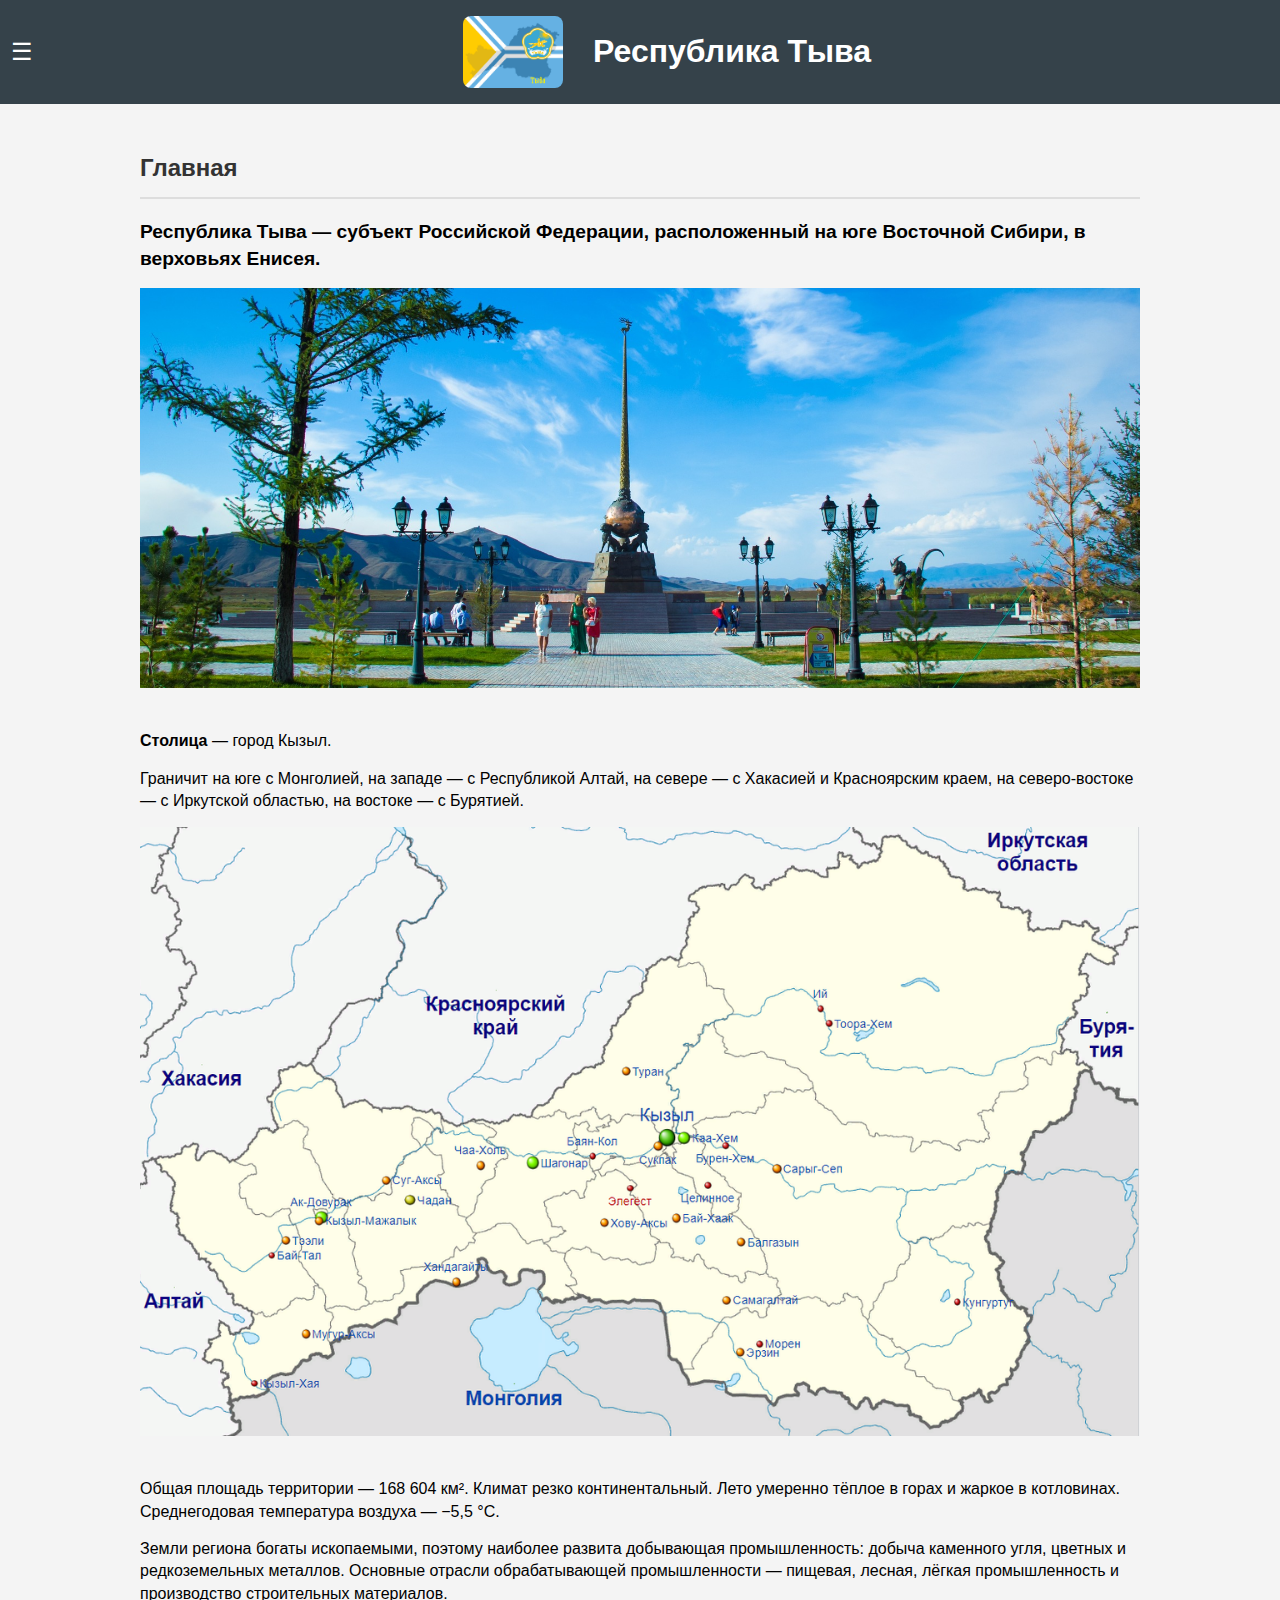
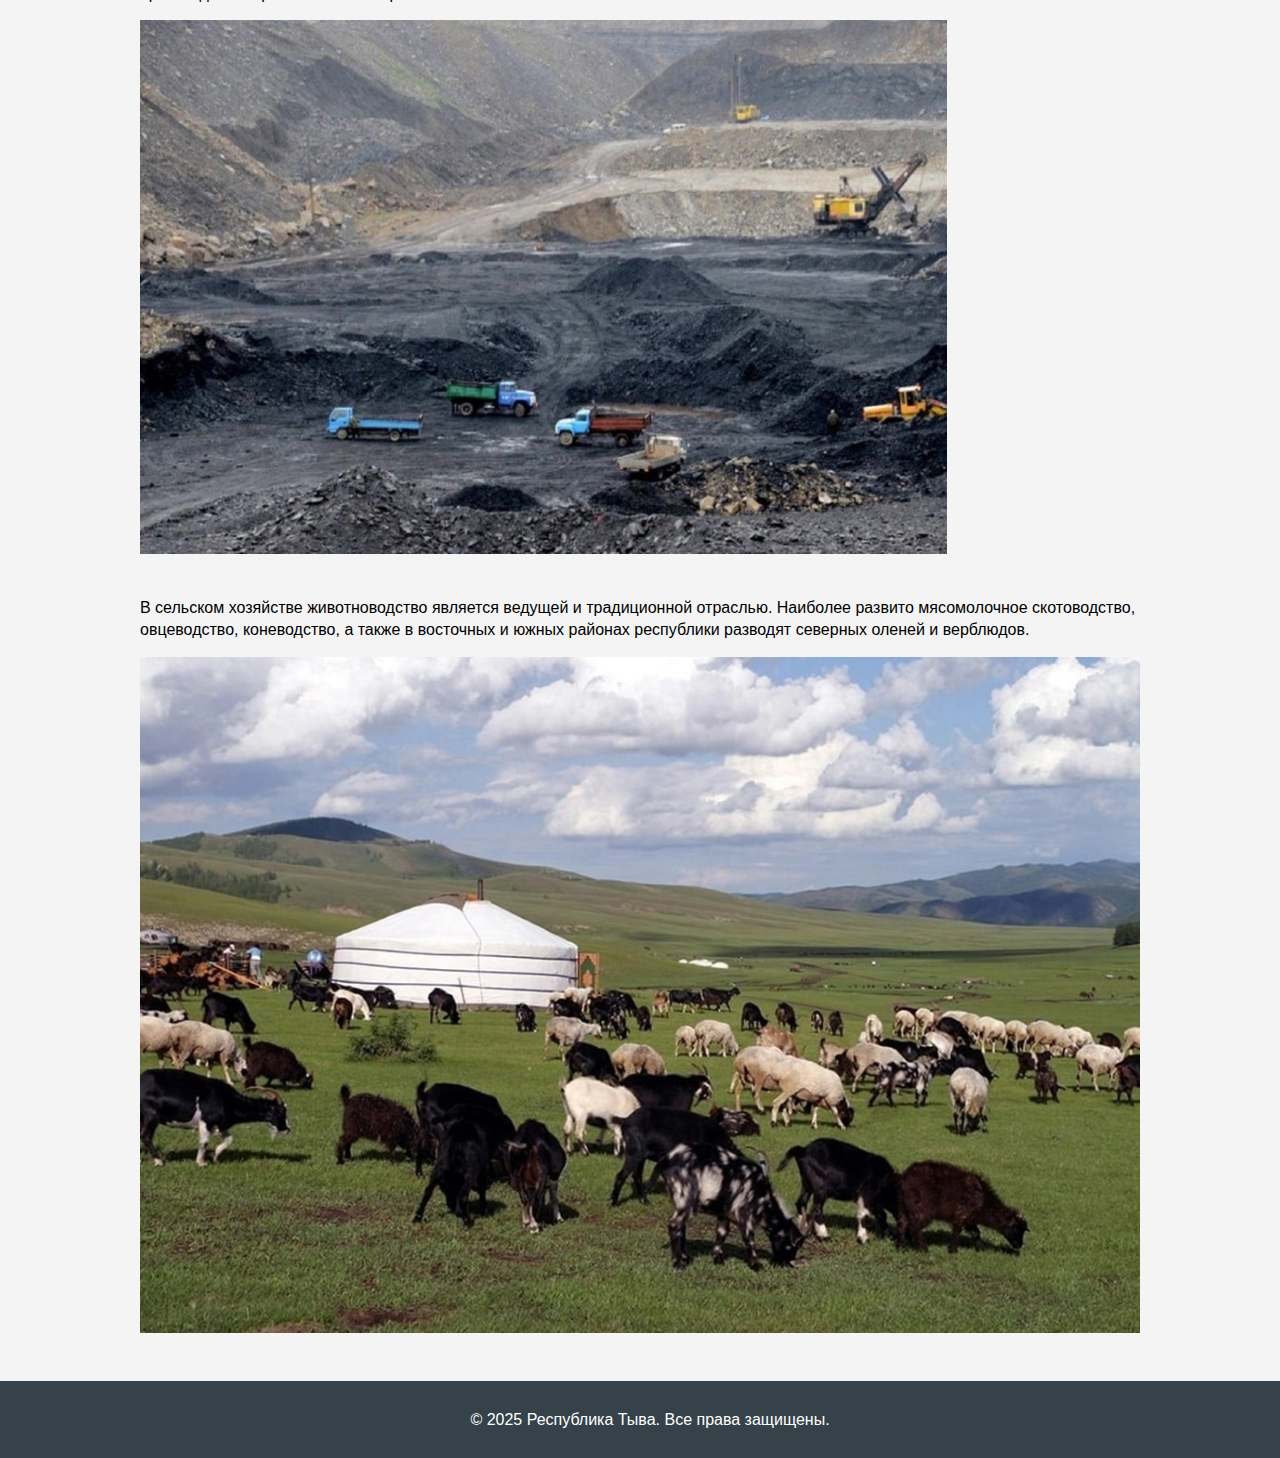
==== index.html @ 103a4f28 "Update index.html" ====
<!DOCTYPE html>
<html lang="ru">
<head>
    <meta charset="UTF-8">
    <meta name="viewport" content="width=device-width, initial-scale=1.0">
    <title>Республика Тыва</title>
    <link rel="stylesheet" href="styles.css">
    <style>
        
    </style>
</head>
<body onclick="closeMenu(event)">
    <header>
        <button class="menu-toggle" onclick="toggleMenu(event)">☰</button>
        <div class="logo">
            <img src="images/logo.jpg" alt="Логотип Республика Тыва">
            <h1>Республика Тыва</h1>
        </div>        
    </header>
    
    <nav id="nav">
        <ul>
            <li><a href="index.html" onclick="closeMenu(event)">Главная</a></li>
            <li><a href="history.html" target="_self" onclick="closeMenu(event)">История</a></li>
            <li><a href="culture.html" target="_self" onclick="closeMenu(event)">Культура</a></li>
            <li><a href="symbols.html" target="_self" onclick="closeMenu(event)">Символика, гимн</a></li>
            <li><a href="population.html" target="_self" onclick="closeMenu(event)">Население</a></li>
            <li><a href="administration.html" target="_self" onclick="closeMenu(event)">Административно-территориальное деление</a></li>
            <li><a href="sights.html" target="_self" onclick="closeMenu(event)">Достопримечательности</a></li>
        </ul>
    </nav>

    <main>
        <section id="home">
            <div id="info">
                <div>
                    <h2>Главная</h2>
                    <p class="first"><strong>Республика Тыва — субъект Российской Федерации, расположенный на юге Восточной Сибири, в верховьях Енисея.</strong></p>
                    <img src="images/1.jpg" alt="Республика Тыва" />
                    <p><strong>Столица</strong> — город Кызыл.</p>
                    <p>
                        Граничит на юге с Монголией, на западе — с Республикой Алтай, на севере — с Хакасией и Красноярским краем, на северо-востоке — с Иркутской областью, на востоке — с Бурятией.
                    </p>
                    <img src="images/2.png" alt="Республика Тыва" />
                    <p>
                        Общая площадь территории — 168 604 км². Климат резко континентальный. Лето умеренно тёплое в горах и жаркое в котловинах. Среднегодовая температура воздуха —  −5,5 °C.
                    </p>
                    <p>
                        Земли региона богаты ископаемыми, поэтому наиболее развита добывающая промышленность: добыча каменного угля, цветных и редкоземельных металлов. Основные отрасли обрабатывающей промышленности — пищевая, лесная, лёгкая промышленность и производство строительных материалов.
                    </p>
                    <img src="images/3.jpg" alt="Республика Тыва" />
                    <p>
                        В сельском хозяйстве животноводство является ведущей и традиционной отраслью. Наиболее развито мясомолочное скотоводство, овцеводство, коневодство, а также в восточных и южных районах республики разводят северных оленей и верблюдов.
                    </p>
                    <img src="images/4.jpg" alt="Республика Тыва" />
                </div>
            </div>
        </section>
    </main>

    <footer>
        <p>&copy; 2025 Республика Тыва. Все права защищены.</p>
    </footer>

    <script>
        function toggleMenu(event) {
            event.stopPropagation();
            const nav = document.getElementById('nav');
            nav.classList.toggle('active');
        }

        function closeMenu(event) {
            const nav = document.getElementById('nav');
            if (nav.classList.contains('active')) {
                nav.classList.remove('active');
            }
        }
    </script>
</body>
</html>
---- styles.css ----
body {
    font-family: Arial, sans-serif;
    line-height: 1.6;
    margin: 0;
    padding: 0;
    background-color: #f4f4f4;
}

header {
    background: #35424a;
    color: #ffffff;
    padding: 5px;
    display: flex; 
    align-items: center;
}

.menu-toggle {
    background: none;
    border: none;
    color: #ffffff;
    font-size: 24px;
    cursor: pointer;
    margin-right: 20px; 
}

.logo {
    display: flex;
    align-items: center;
    justify-content: center; 
    flex-grow: 1; 
}

.logo img {
    width: 100px;
    height: auto;
    margin-right: 30px;
    border-radius: 8px; 
}

nav {
    position: fixed;
    top: 0;
    left: -200px; 
    width: 200px;
    height: 100%;
    background: #35424a;
    transition: left 0.3s;
    z-index: 1000; 
}

nav ul {
    list-style: none;
    padding: 0;
    margin-top: 60px; 
}

nav ul li {
    display: block; 
}

nav ul li a {
    display: block;
    padding: 10px;
    color: #ffffff;
    text-decoration: none;
}

nav.active {
    left: 0; 
}

main {
    padding: 20px;
    margin: 0 auto; /* Центрирование main на больших экранах */
    max-width: 1000px; /* Ограничение ширины для удобства чтения */
}

footer {
    text-align: center;
    padding: 10px;
    background: #35424a;
    color: #ffffff;
    position: relative;
    width: 100%;
}

h2 {
    color: #333;
    font-family: Arial, sans-serif;
    border-bottom: 2px solid #DDD; 
    padding-bottom: 10px; 
}

#info {
    display: flex;
    align-items: flex-start;
    margin-top: 5px;
    flex-wrap: wrap; /* Позволяет элементам переноситься */
}

#info img {
    max-width: 100%;
    height: auto;
    margin-right: 20px;
    margin-bottom: 20px; /* Отступ снизу для изображений */
}

#info p {
    line-height: 1.4;
    margin: 15px 0;
    flex: 1; /* Растягивает абзац на всю ширину контейнера */
}

#info p.first {
    font-size: 1.2em;
}

/* Адаптивность для мобильных устройств */
@media (max-width: 600px) {
    #info {
        flex-direction: column; /* Переключение на вертикальную колонку */
        align-items: center; /* Центрирование контента */
    }

    #info img {
        margin-right: 0; /* Убираем отступ справа */
    }

    .title {
        font-size: 1.5em;
    }

    .text {
        font-size: 1em;
    }

    .footer-text {
        font-size: 0.8em;
    }

    .logo img {
        width: 40px; /* Изменение размеров изображения на мобильных */
        height: auto;
    }

    .logo h1 {
        font-size: 1.2em; /* Изменение размера текста на мобильных */
    }
    
    main {
        padding: 10px; /* Уменьшение отступа по краям */
    }
}
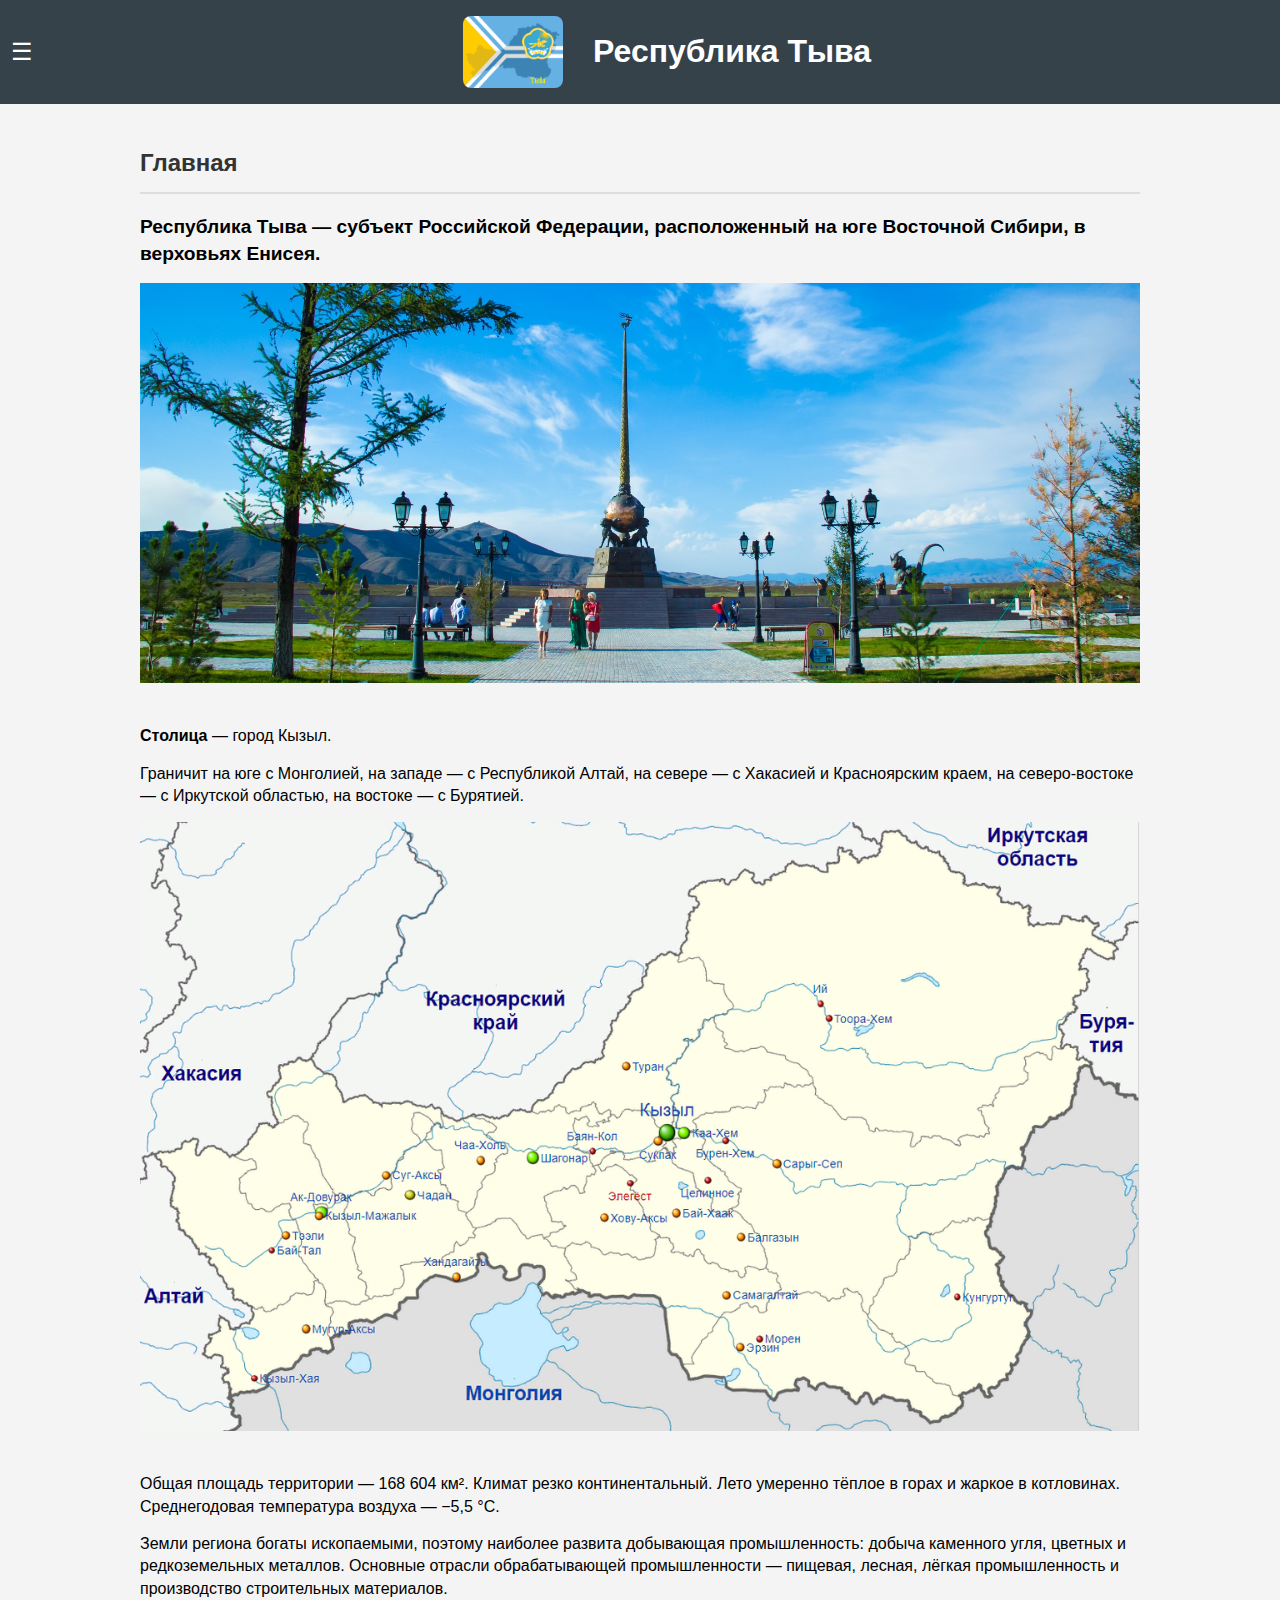
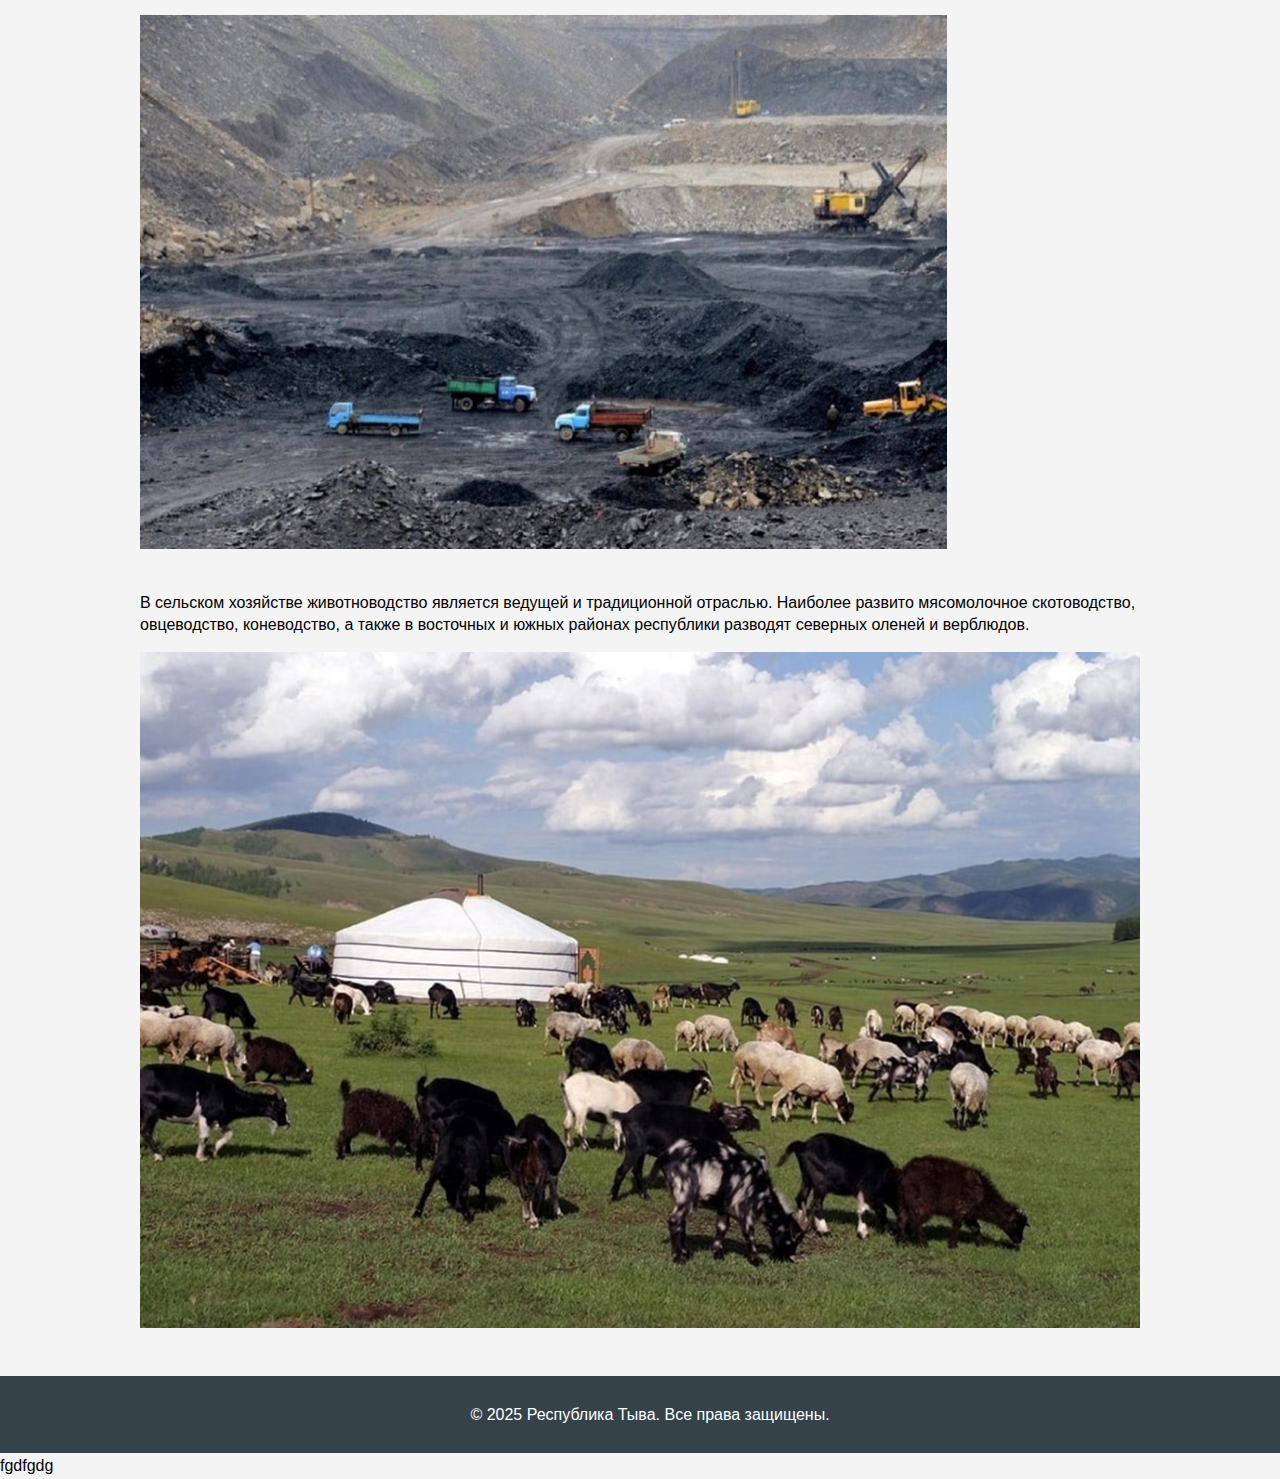
==== commit 6553b39d: "Update index.html" ====
--- a/index.html
+++ b/index.html
@@ -79,3 +79,4 @@
 </body>
 </html>
 
+fgdfgdg
--- a/styles.css
+++ b/styles.css
@@ -94,7 +94,7 @@
 #info {
     display: flex;
     align-items: flex-start;
-    margin-top: 5px;
+    margin-top: 0;
     flex-wrap: wrap; /* Позволяет элементам переноситься */
 }
 
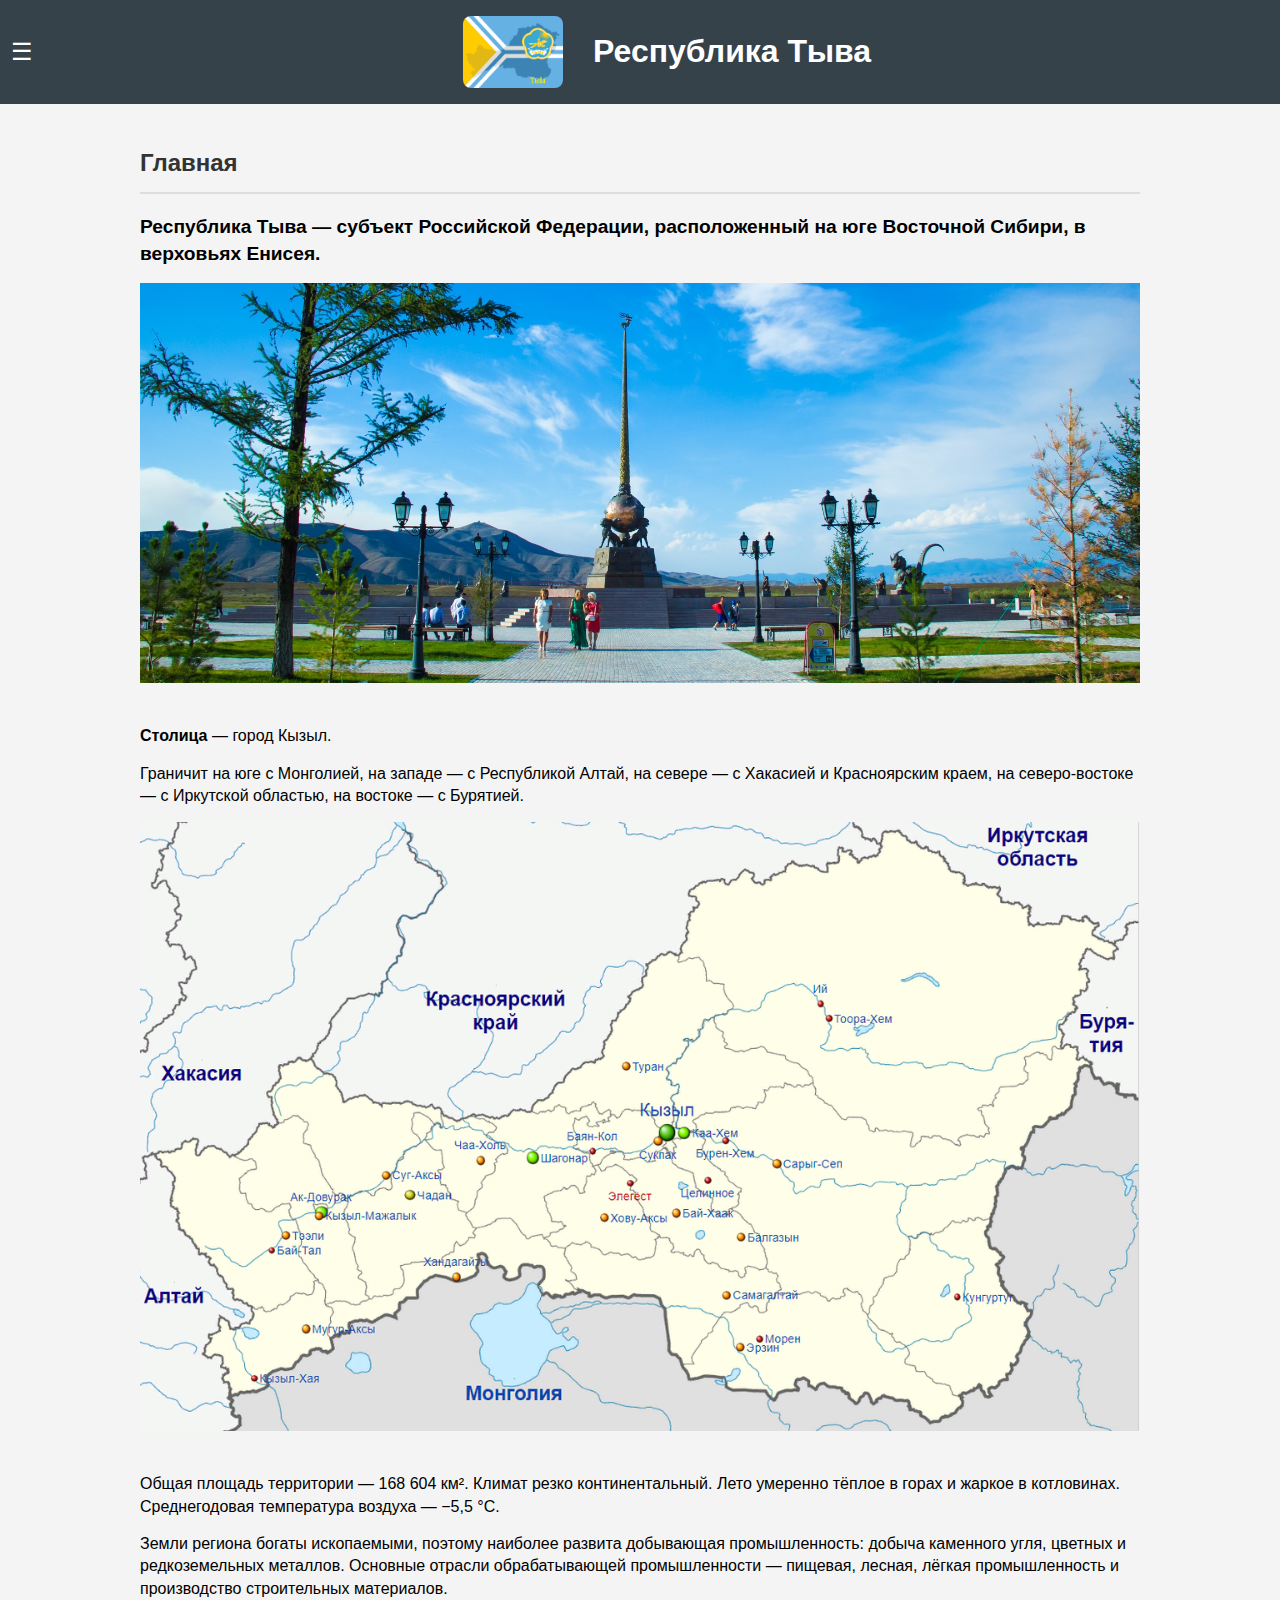
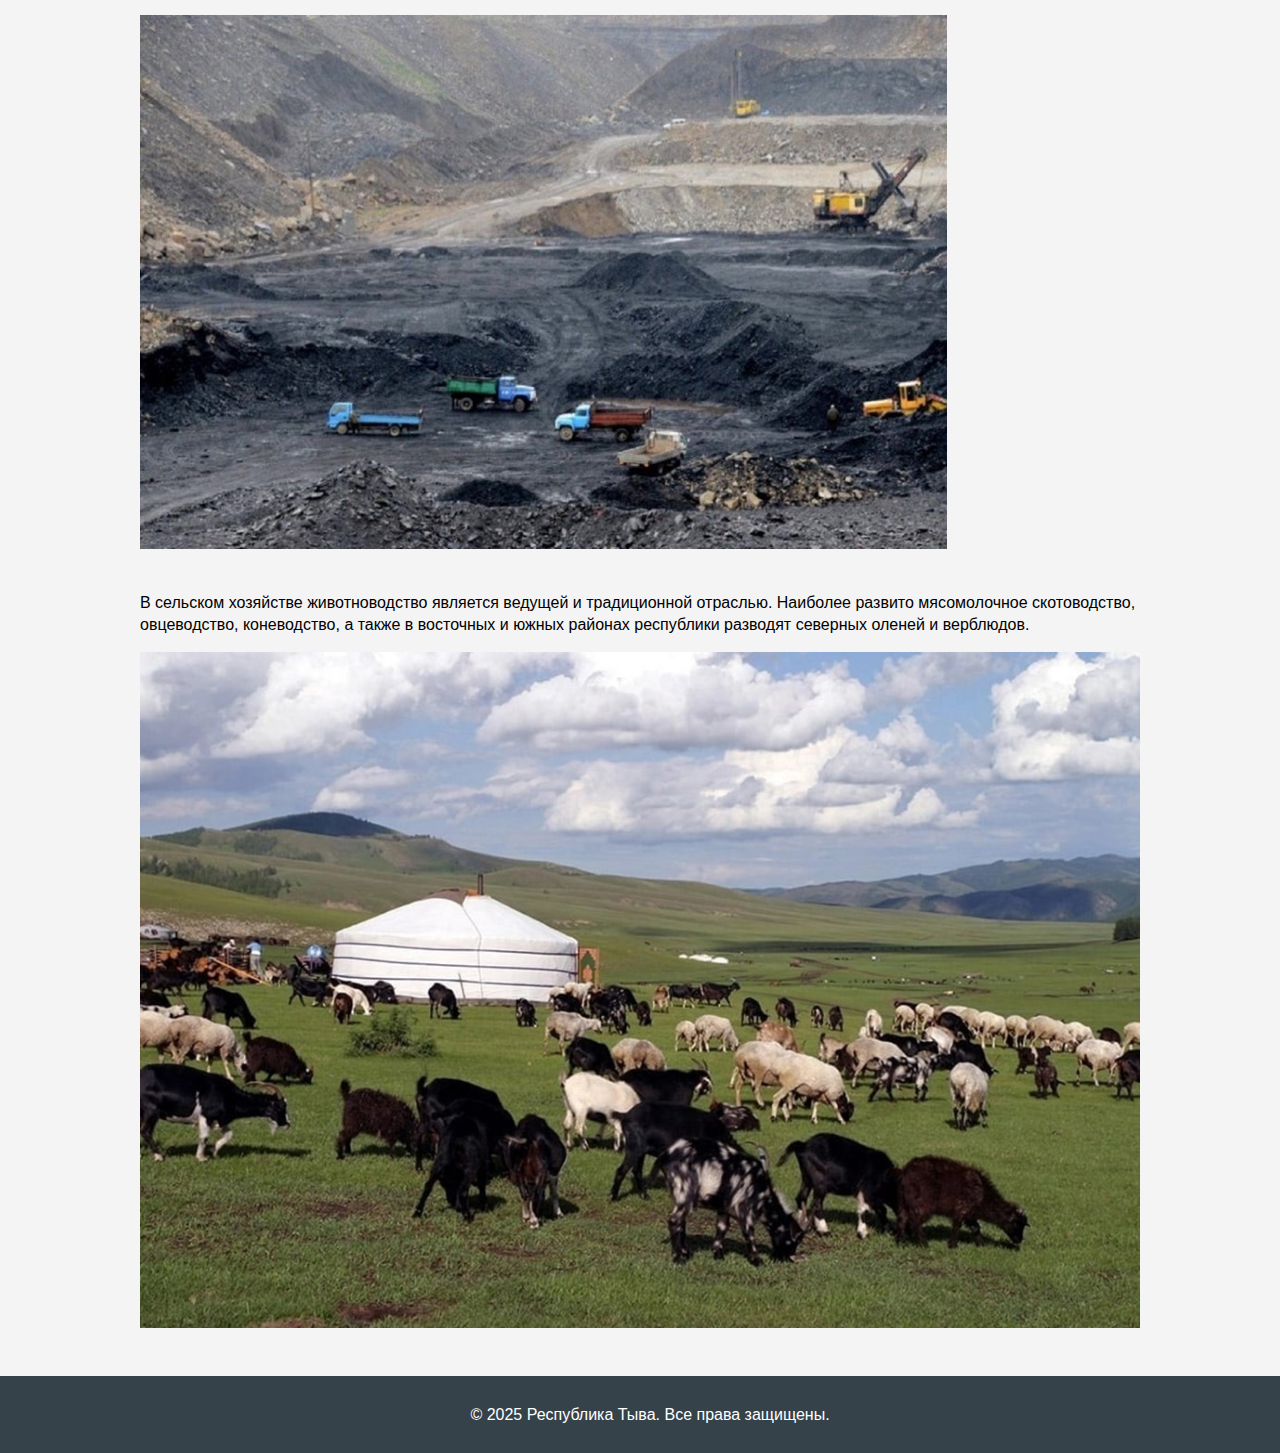
==== commit c765beb5: "Update index.html" ====
--- a/index.html
+++ b/index.html
@@ -78,5 +78,3 @@
     </script>
 </body>
 </html>
-
-fgdfgdg
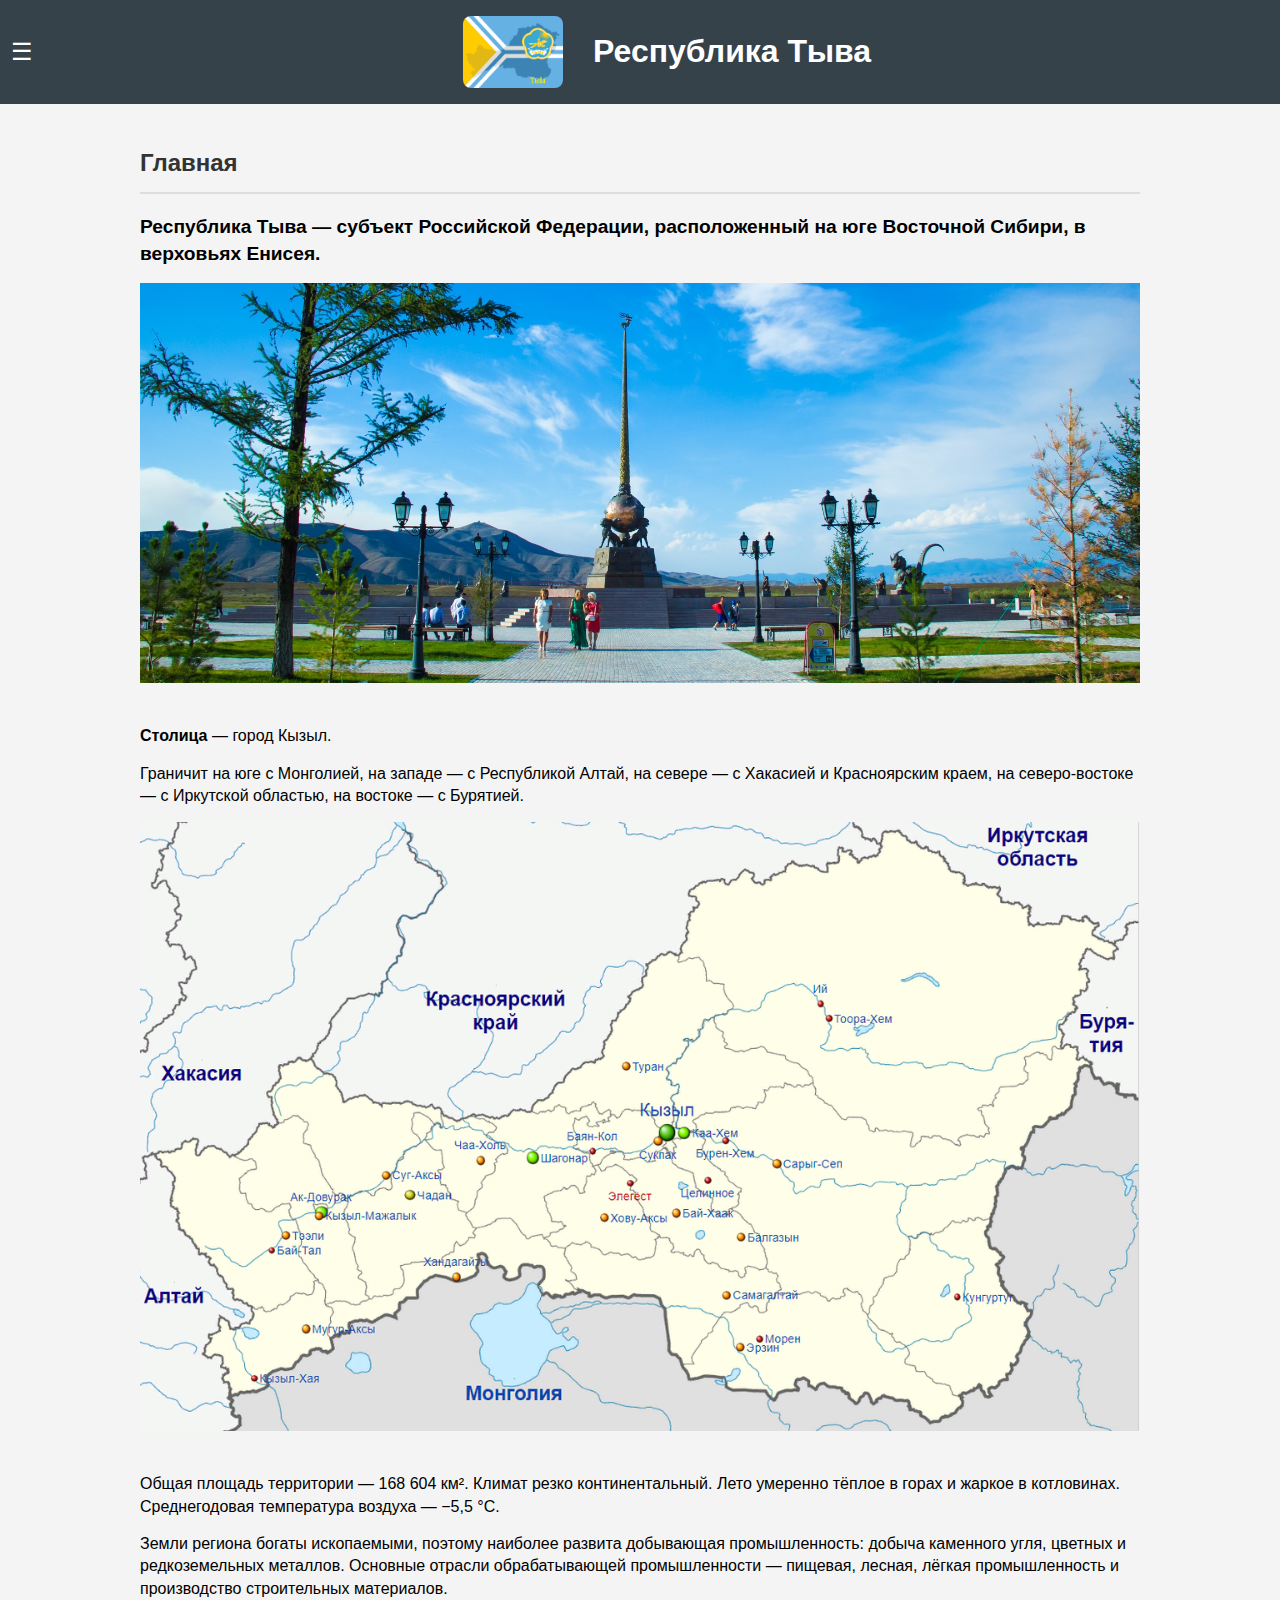
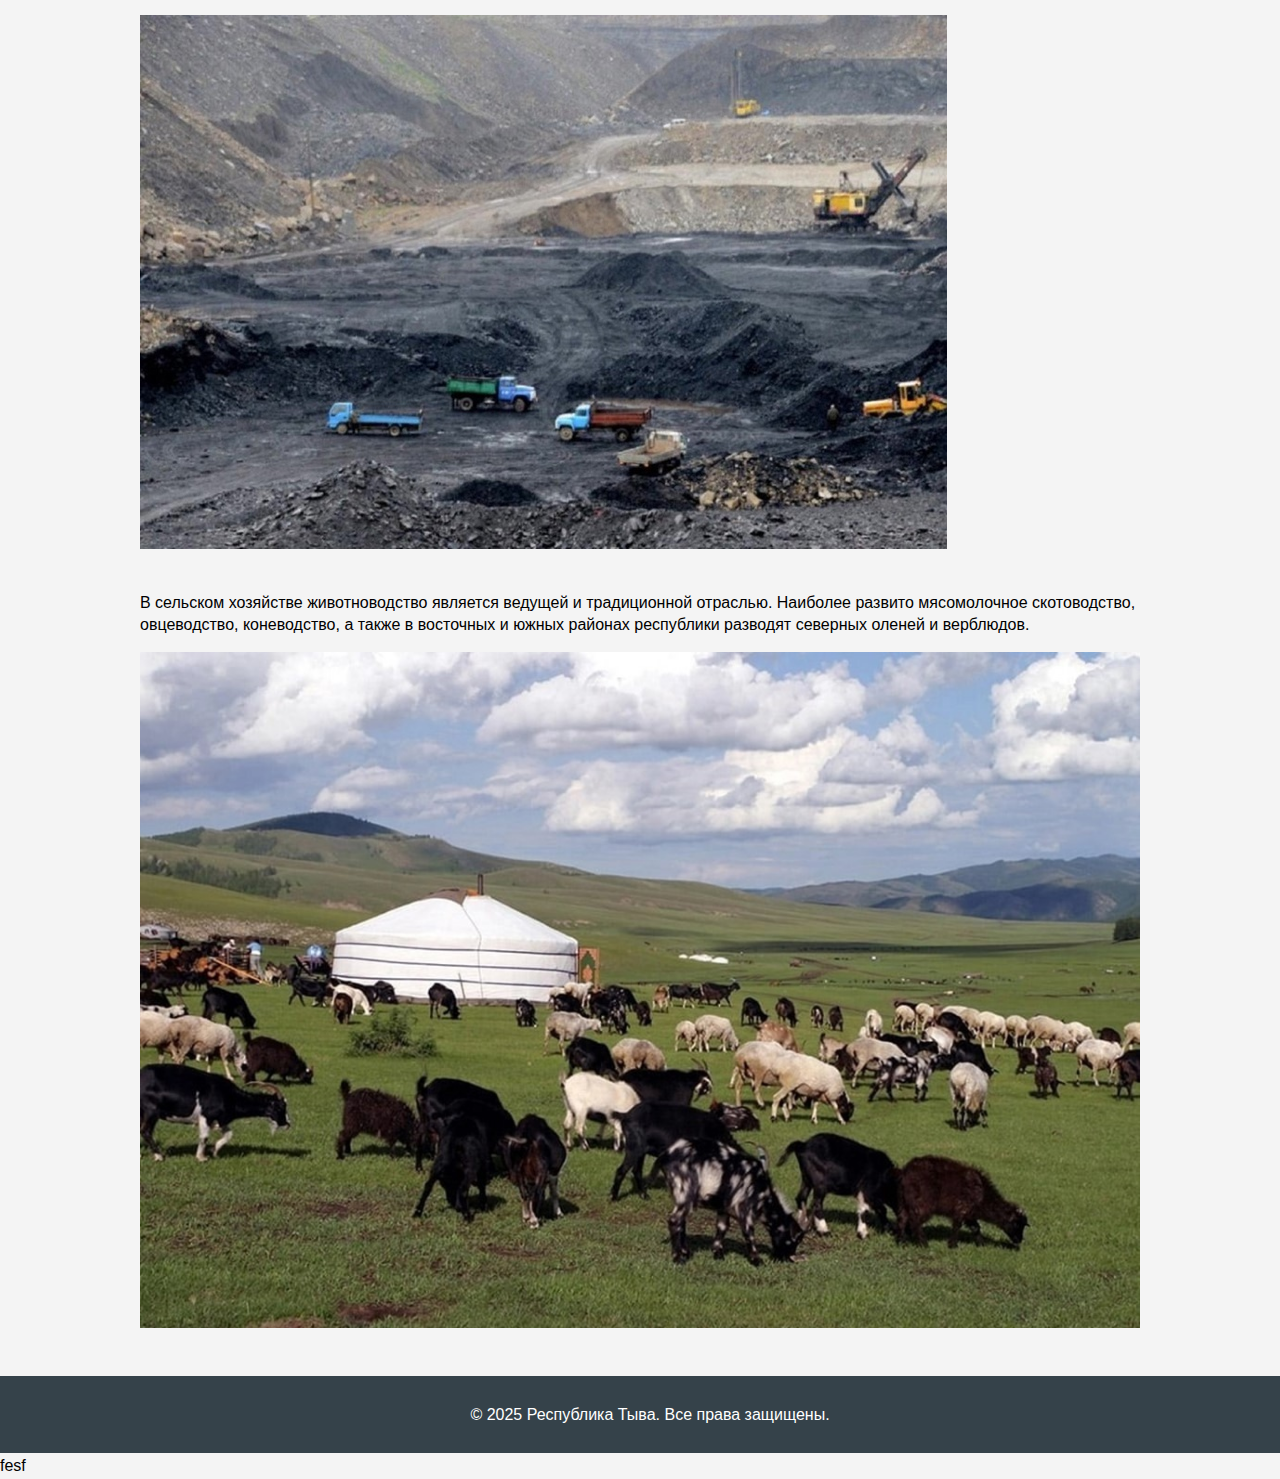
==== commit 5fe12a73: "Update index.html" ====
--- a/index.html
+++ b/index.html
@@ -78,3 +78,4 @@
     </script>
 </body>
 </html>
+fesf
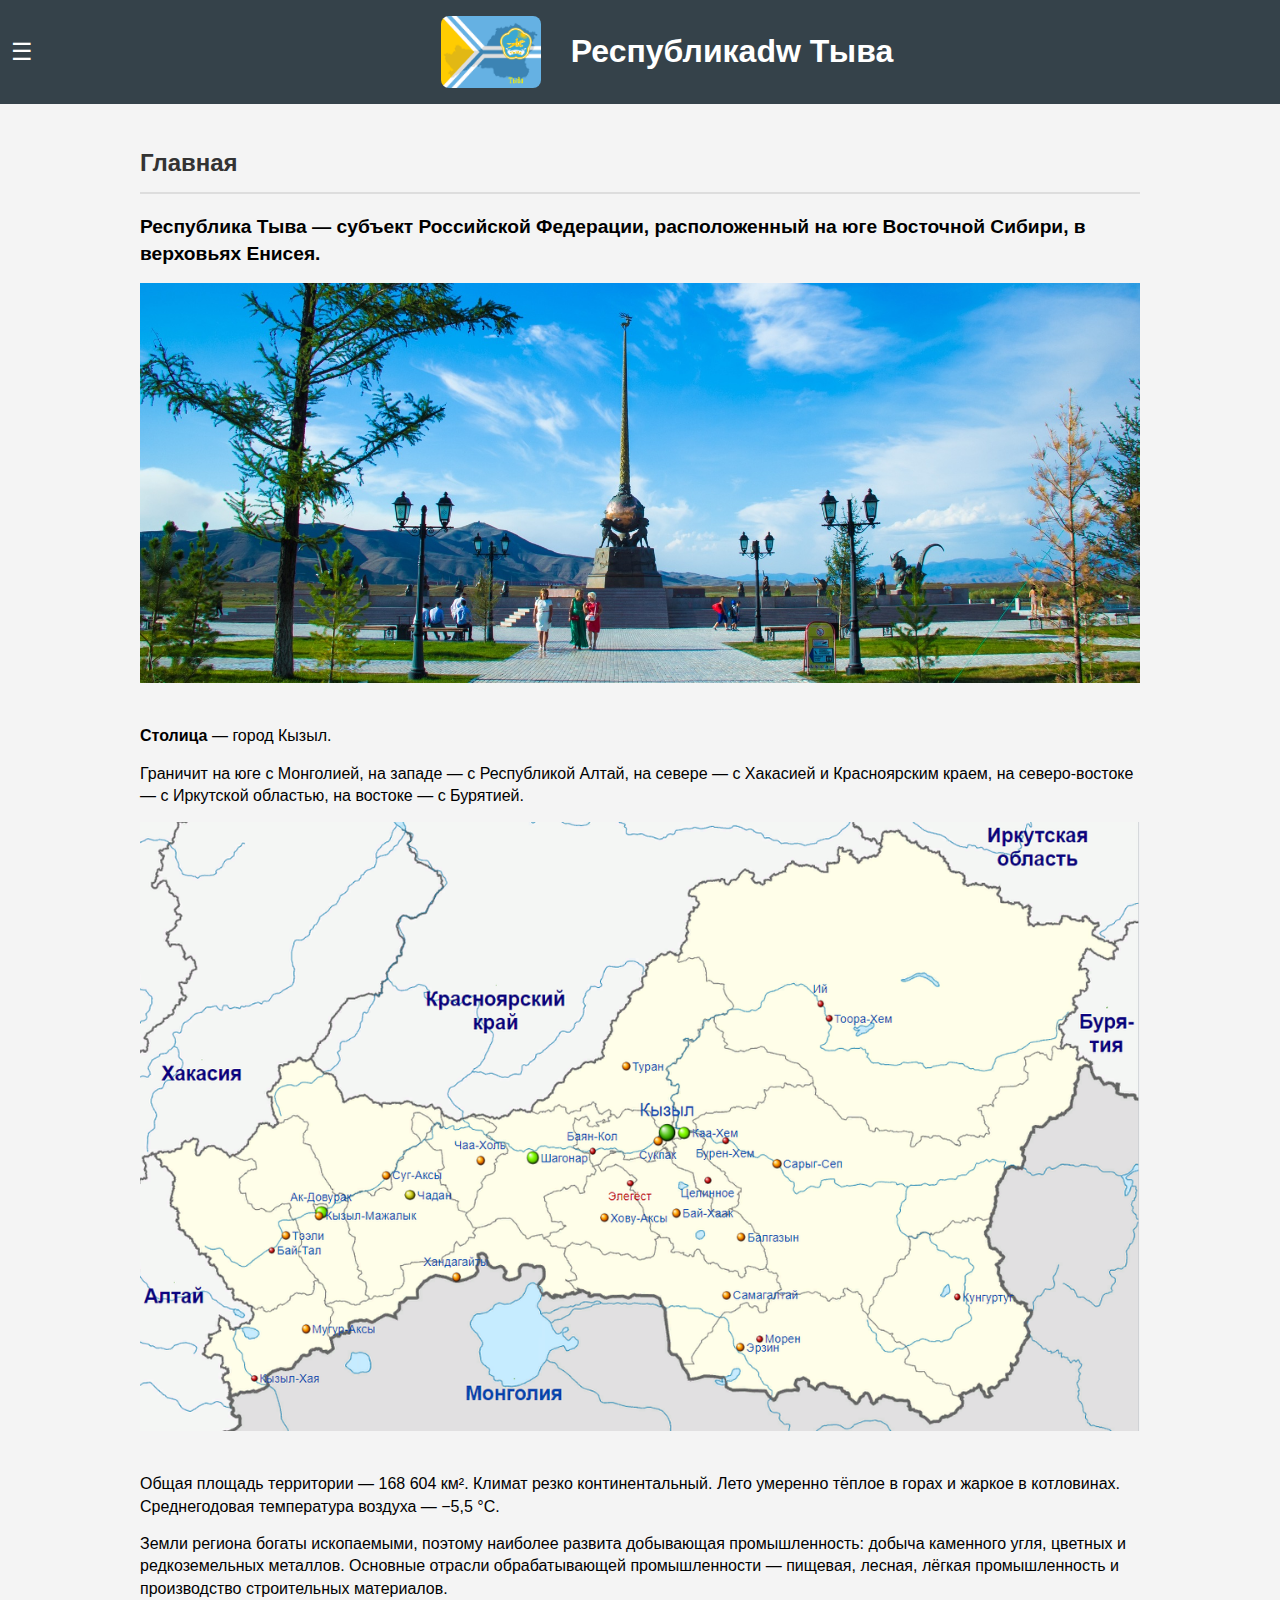
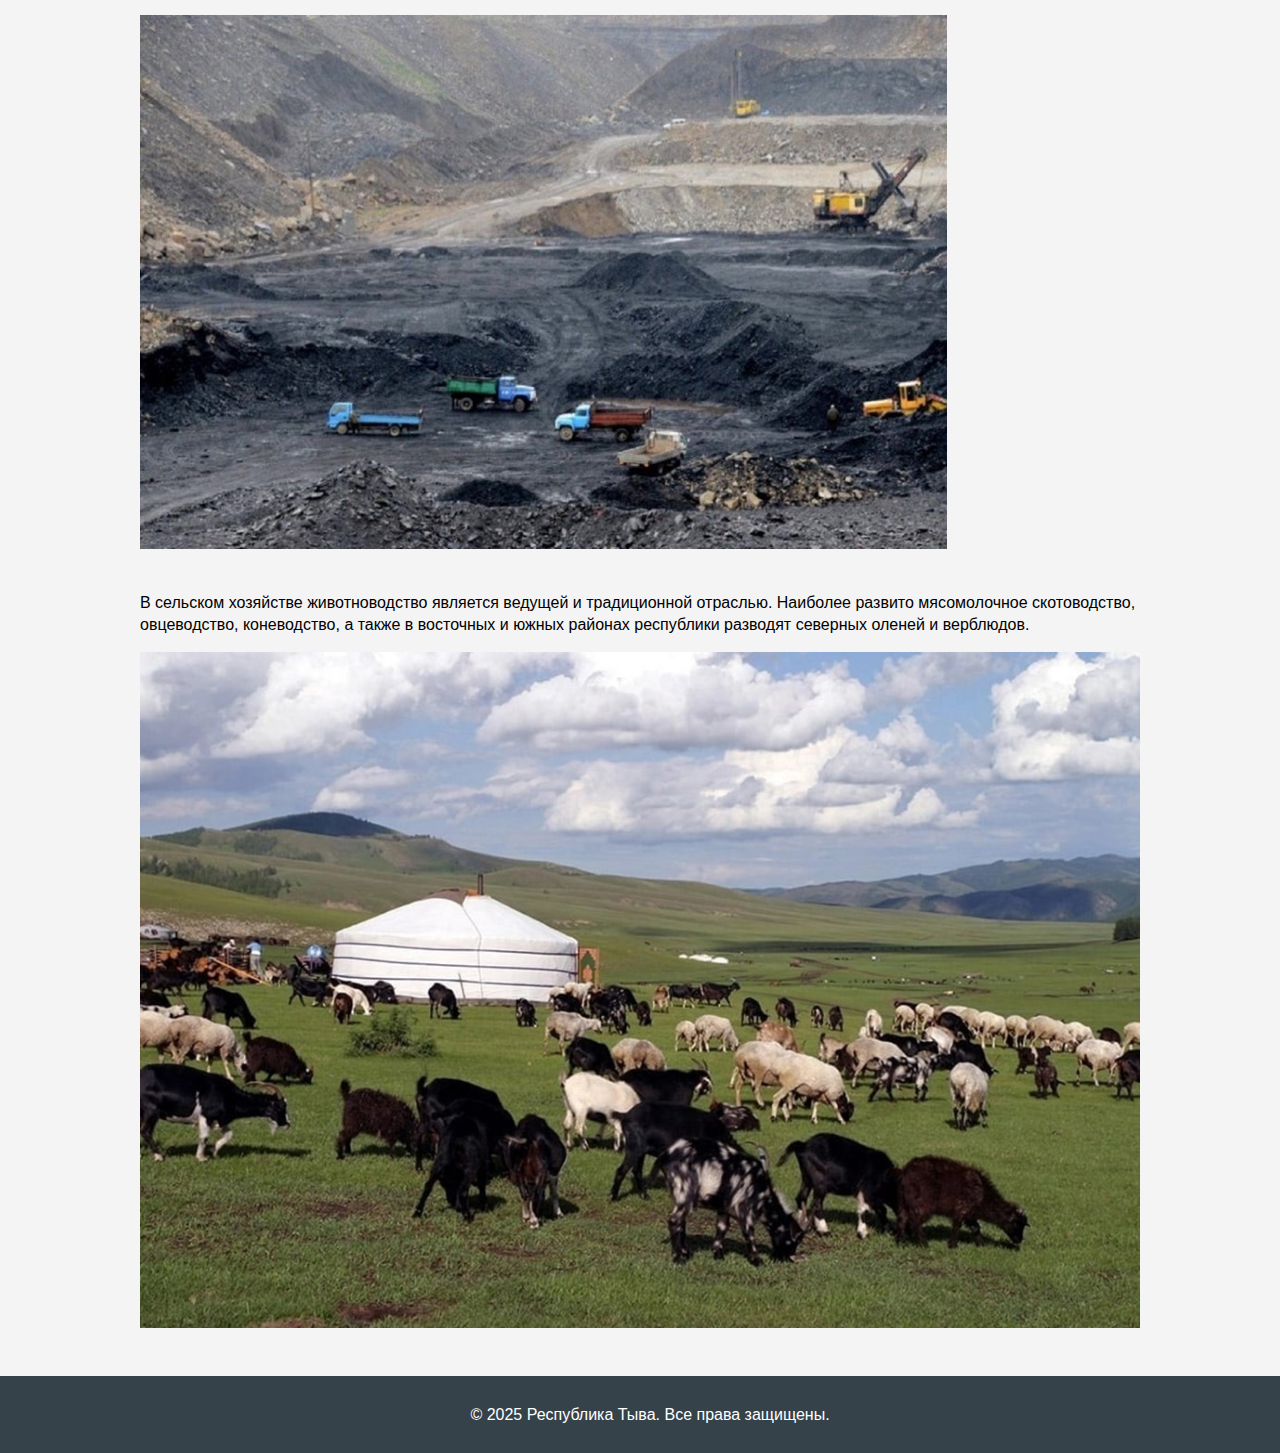
==== commit 5039e09b: "Update index.html" ====
--- a/index.html
+++ b/index.html
@@ -14,7 +14,7 @@
         <button class="menu-toggle" onclick="toggleMenu(event)">☰</button>
         <div class="logo">
             <img src="images/logo.jpg" alt="Логотип Республика Тыва">
-            <h1>Республика Тыва</h1>
+            <h1>Республикаdw Тыва</h1>
         </div>        
     </header>
     
@@ -78,4 +78,3 @@
     </script>
 </body>
 </html>
-fesf
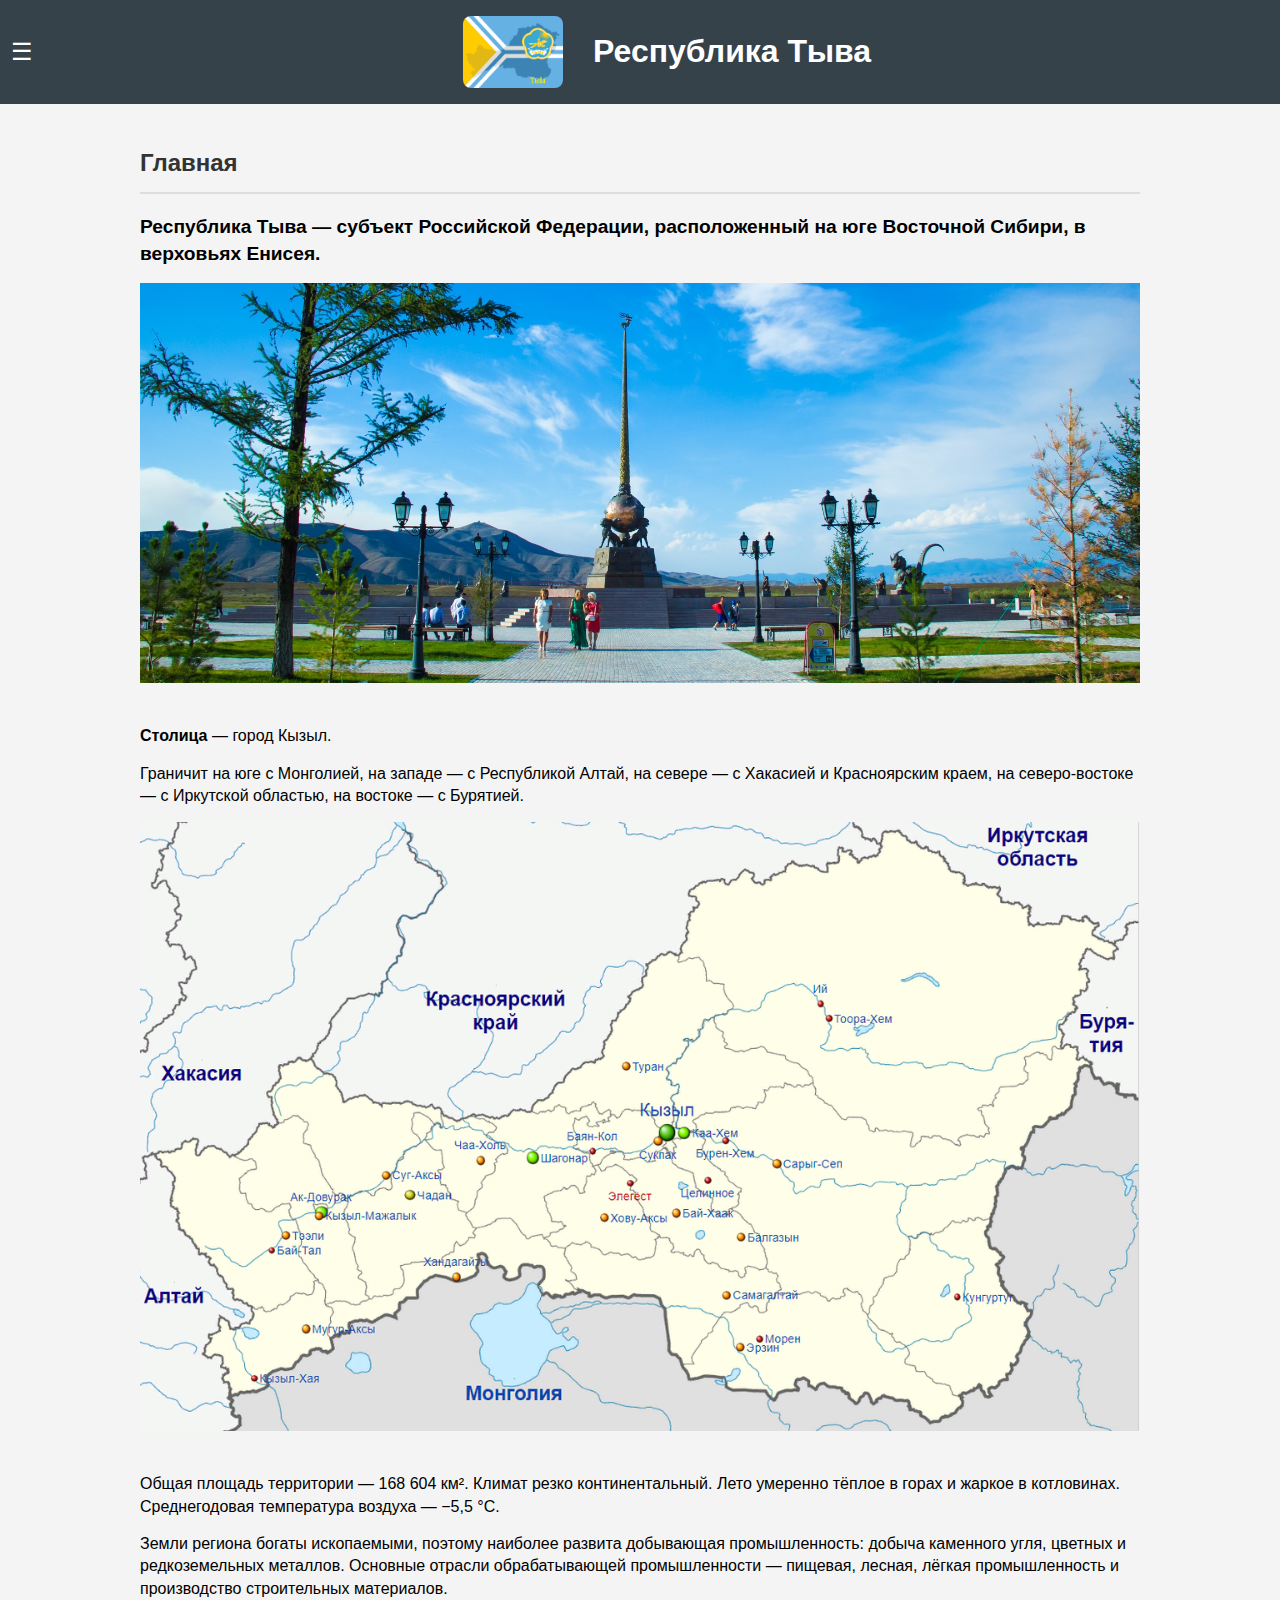
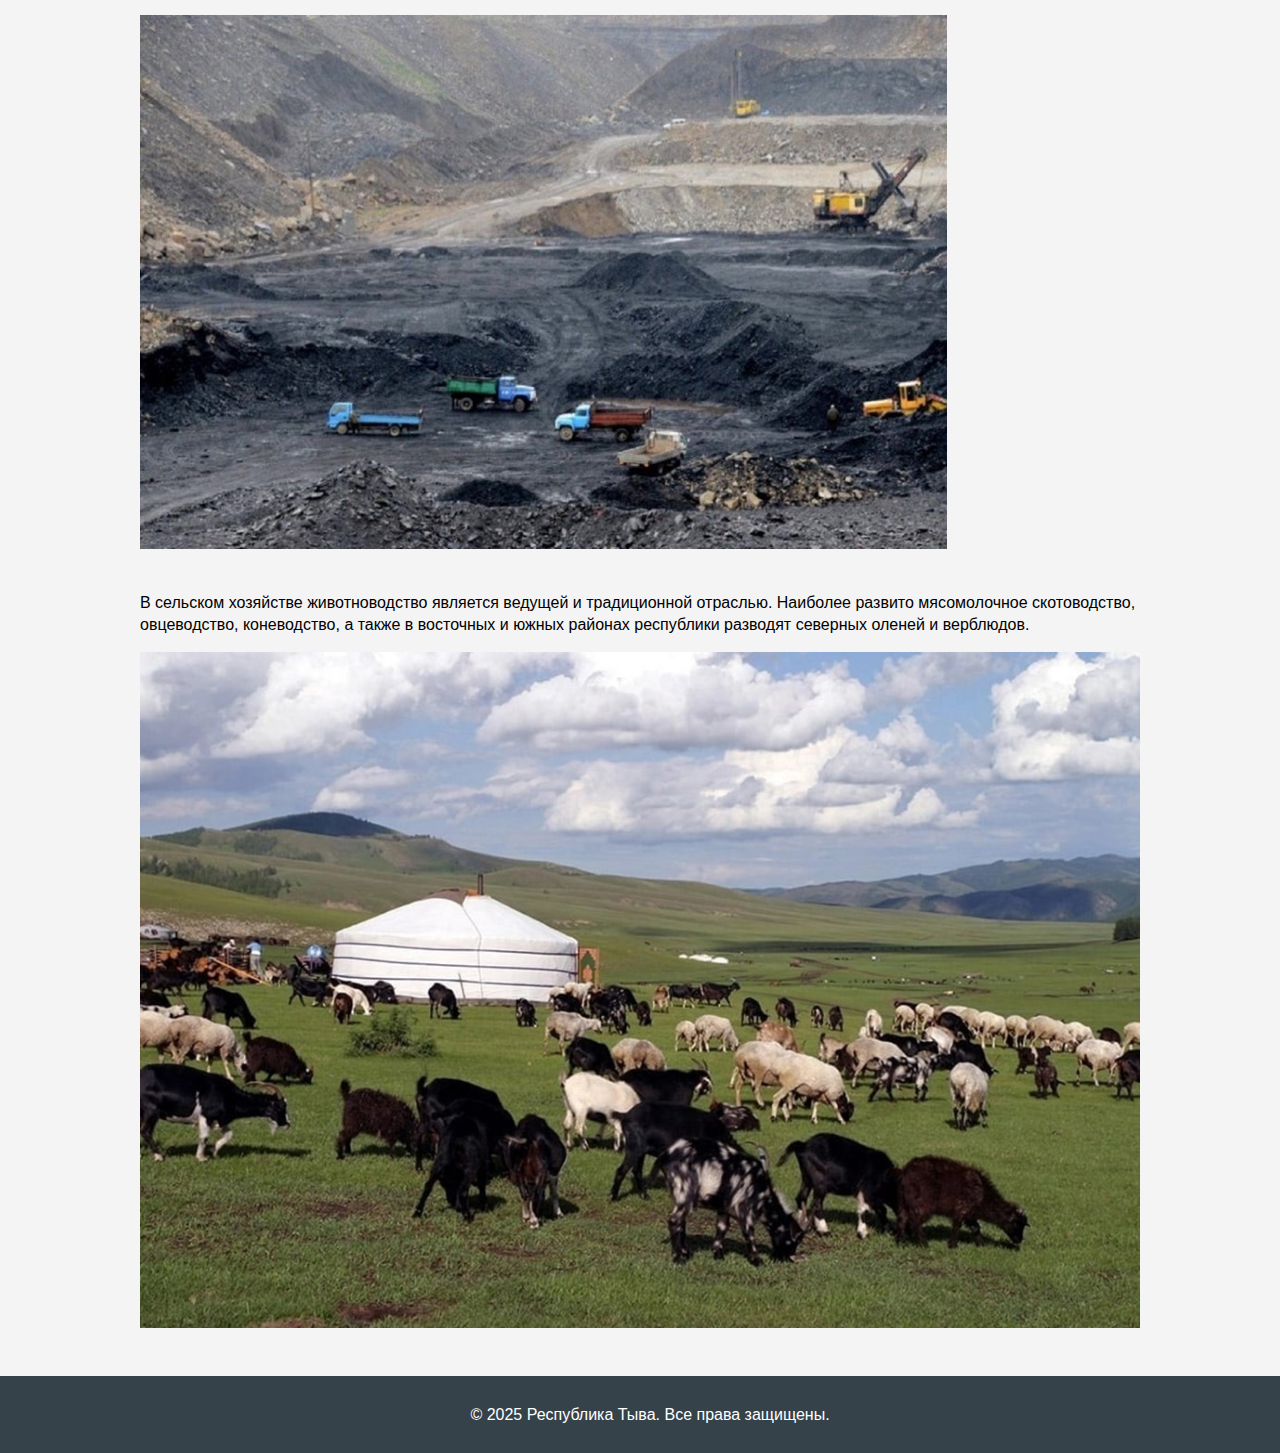
==== commit 98d780b6: "Update index.html" ====
--- a/index.html
+++ b/index.html
@@ -14,7 +14,7 @@
         <button class="menu-toggle" onclick="toggleMenu(event)">☰</button>
         <div class="logo">
             <img src="images/logo.jpg" alt="Логотип Республика Тыва">
-            <h1>Республикаdw Тыва</h1>
+            <h1>Республика Тыва</h1>
         </div>        
     </header>
     
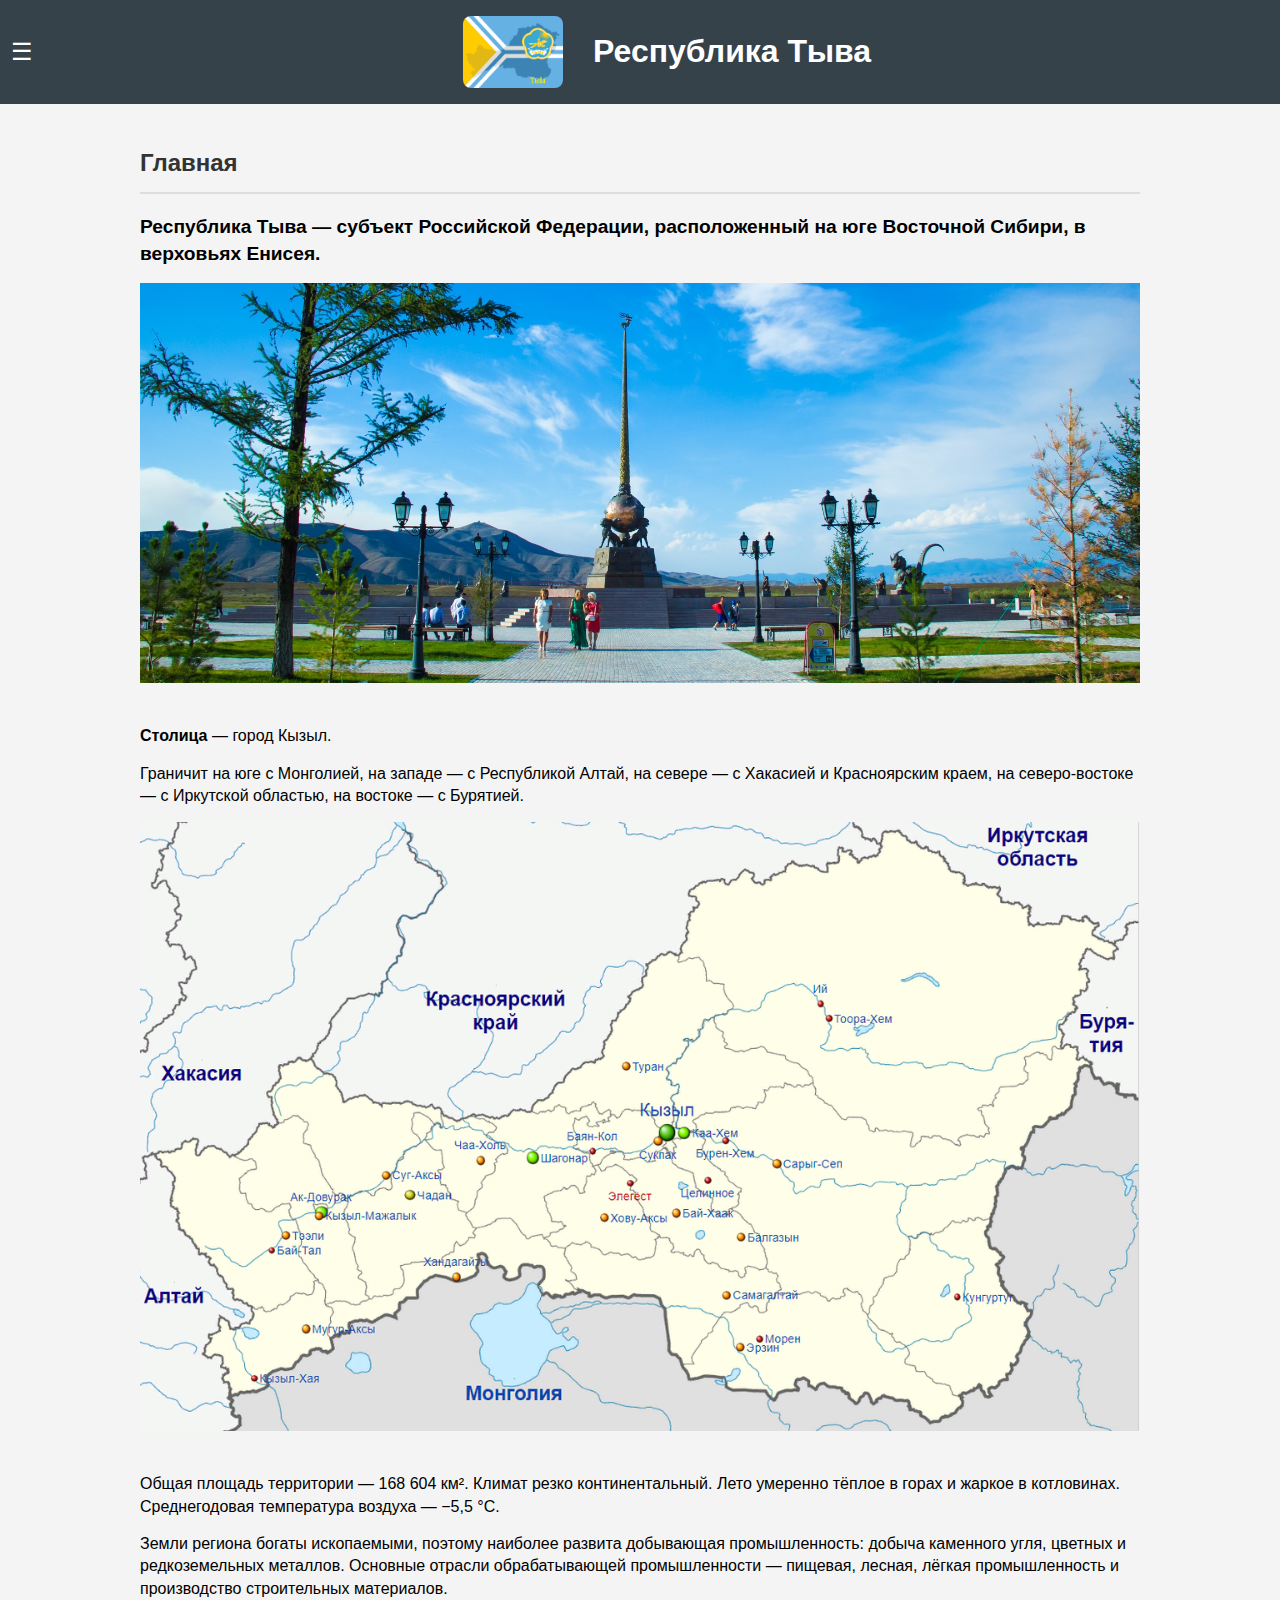
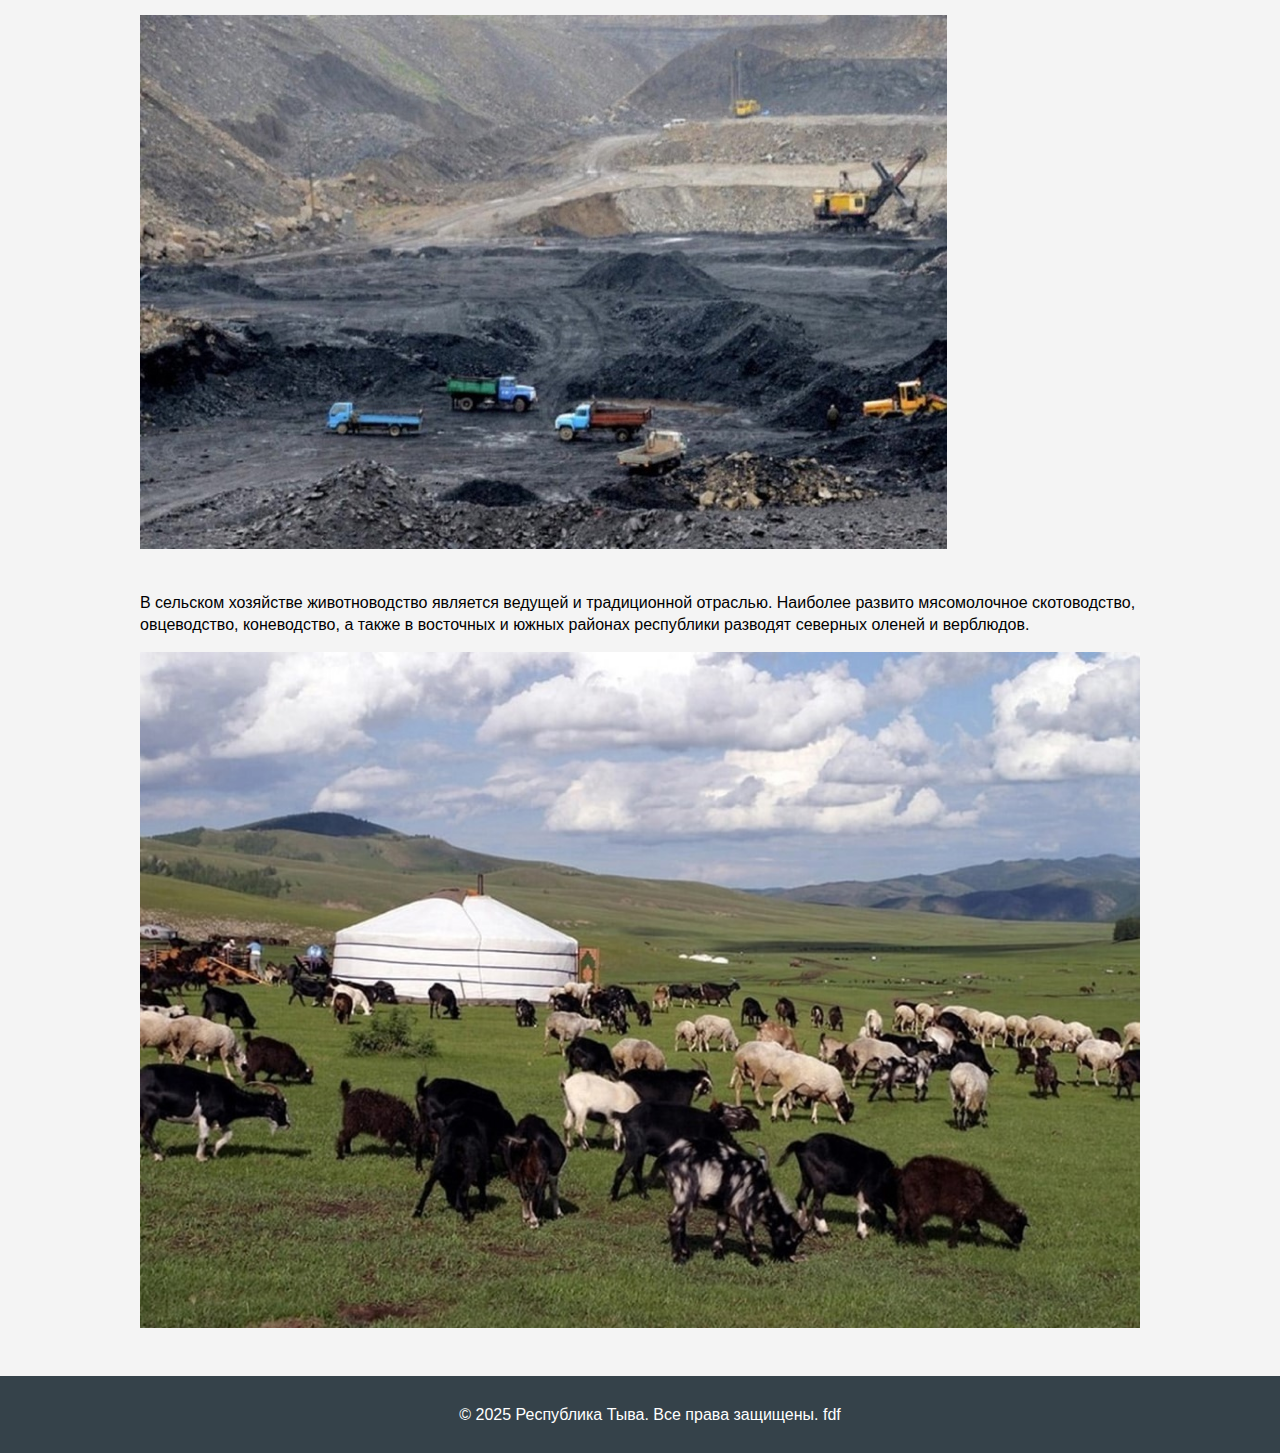
==== commit 4949ffce: "Update index.html" ====
--- a/index.html
+++ b/index.html
@@ -59,7 +59,7 @@
     </main>
 
     <footer>
-        <p>&copy; 2025 Республика Тыва. Все права защищены.</p>
+        <p>&copy; 2025 Республика Тыва. Все права защищены. fdf</p>
     </footer>
 
     <script>
--- a/styles.css
+++ b/styles.css
@@ -71,8 +71,8 @@
 
 main {
     padding: 20px;
-    margin: 0 auto; /* Центрирование main на больших экранах */
-    max-width: 1000px; /* Ограничение ширины для удобства чтения */
+    margin: 0 auto; 
+    max-width: 1000px;
 }
 
 footer {
@@ -95,35 +95,34 @@
     display: flex;
     align-items: flex-start;
     margin-top: 0;
-    flex-wrap: wrap; /* Позволяет элементам переноситься */
+    flex-wrap: wrap; 
 }
 
 #info img {
     max-width: 100%;
     height: auto;
     margin-right: 20px;
-    margin-bottom: 20px; /* Отступ снизу для изображений */
+    margin-bottom: 20px; 
 }
 
 #info p {
     line-height: 1.4;
     margin: 15px 0;
-    flex: 1; /* Растягивает абзац на всю ширину контейнера */
+    flex: 1; /
 }
 
 #info p.first {
     font-size: 1.2em;
 }
 
-/* Адаптивность для мобильных устройств */
 @media (max-width: 600px) {
     #info {
-        flex-direction: column; /* Переключение на вертикальную колонку */
-        align-items: center; /* Центрирование контента */
+        flex-direction: column; 
+        align-items: center; 
     }
 
     #info img {
-        margin-right: 0; /* Убираем отступ справа */
+        margin-right: 0; 
     }
 
     .title {
@@ -139,15 +138,15 @@
     }
 
     .logo img {
-        width: 40px; /* Изменение размеров изображения на мобильных */
+        width: 40px; 
         height: auto;
     }
 
     .logo h1 {
-        font-size: 1.2em; /* Изменение размера текста на мобильных */
+        font-size: 1.2em; 
     }
     
     main {
-        padding: 10px; /* Уменьшение отступа по краям */
+        padding: 10px;
     }
 }
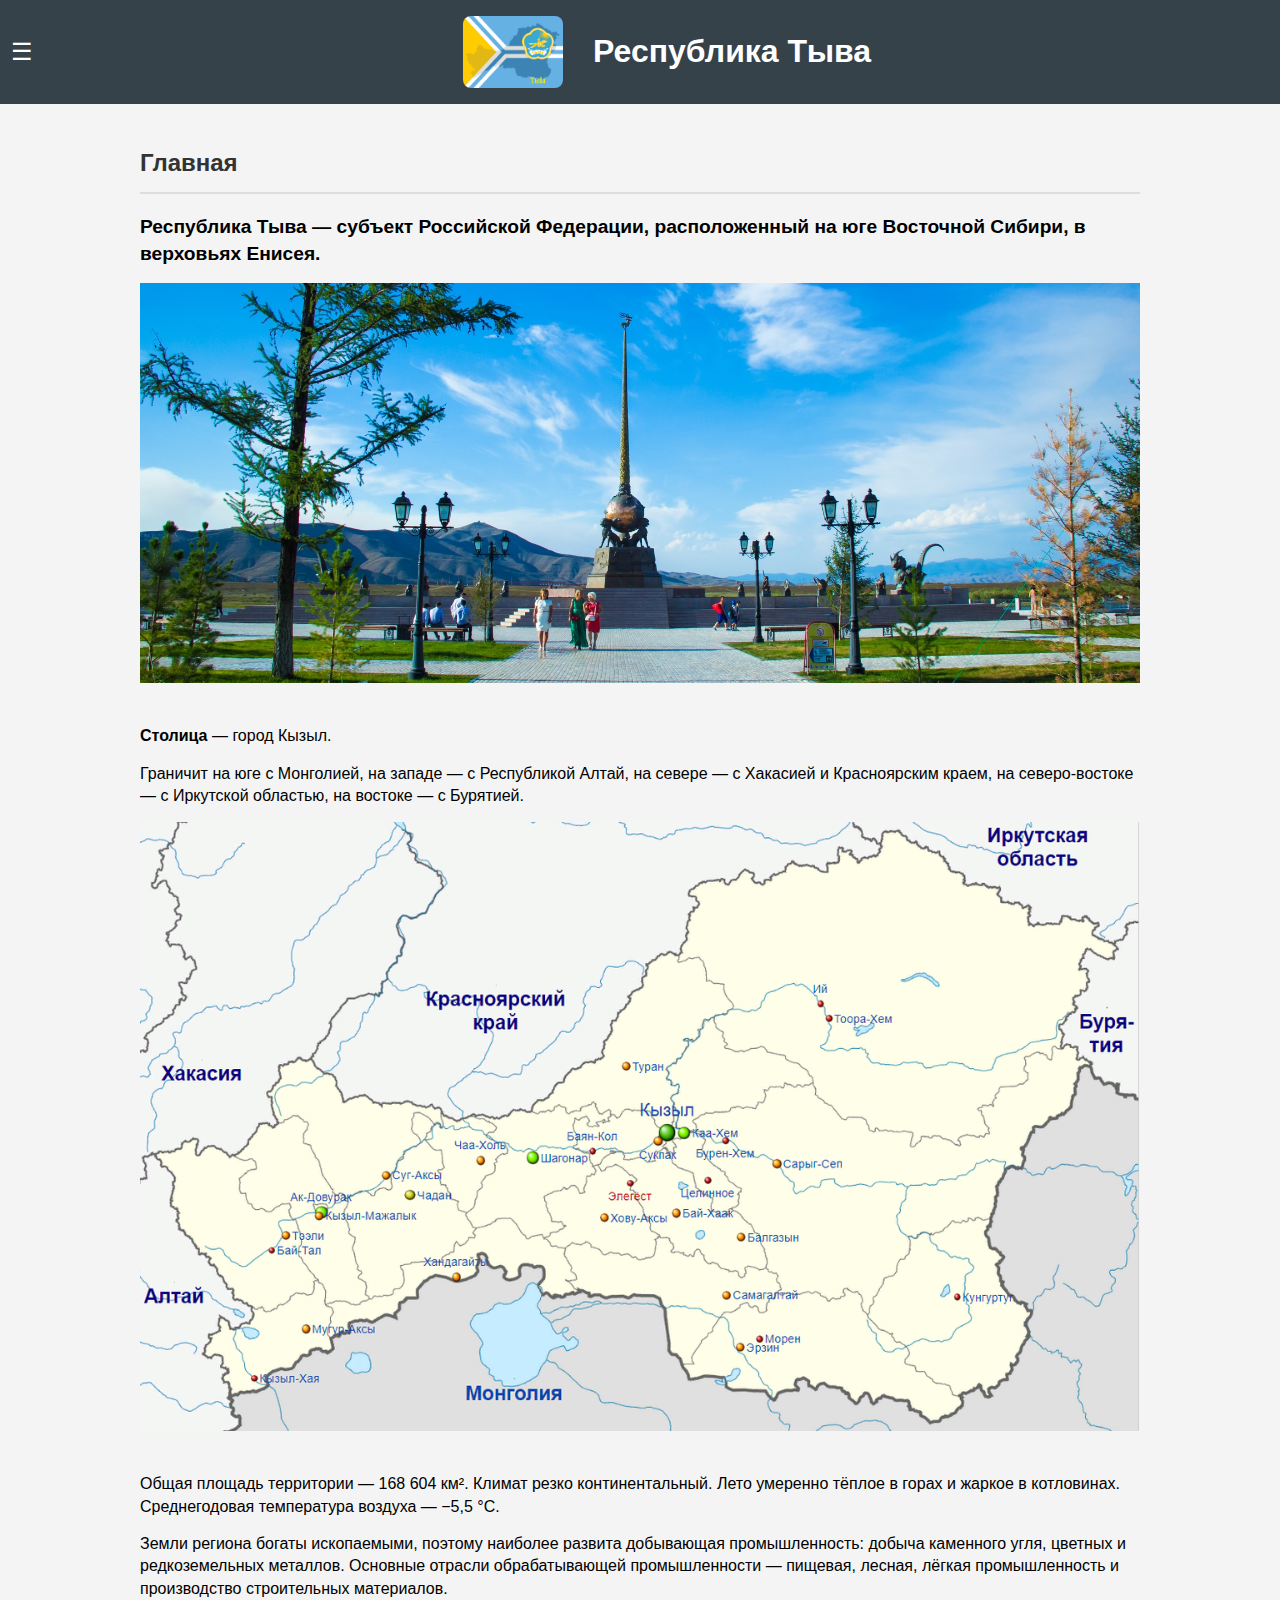
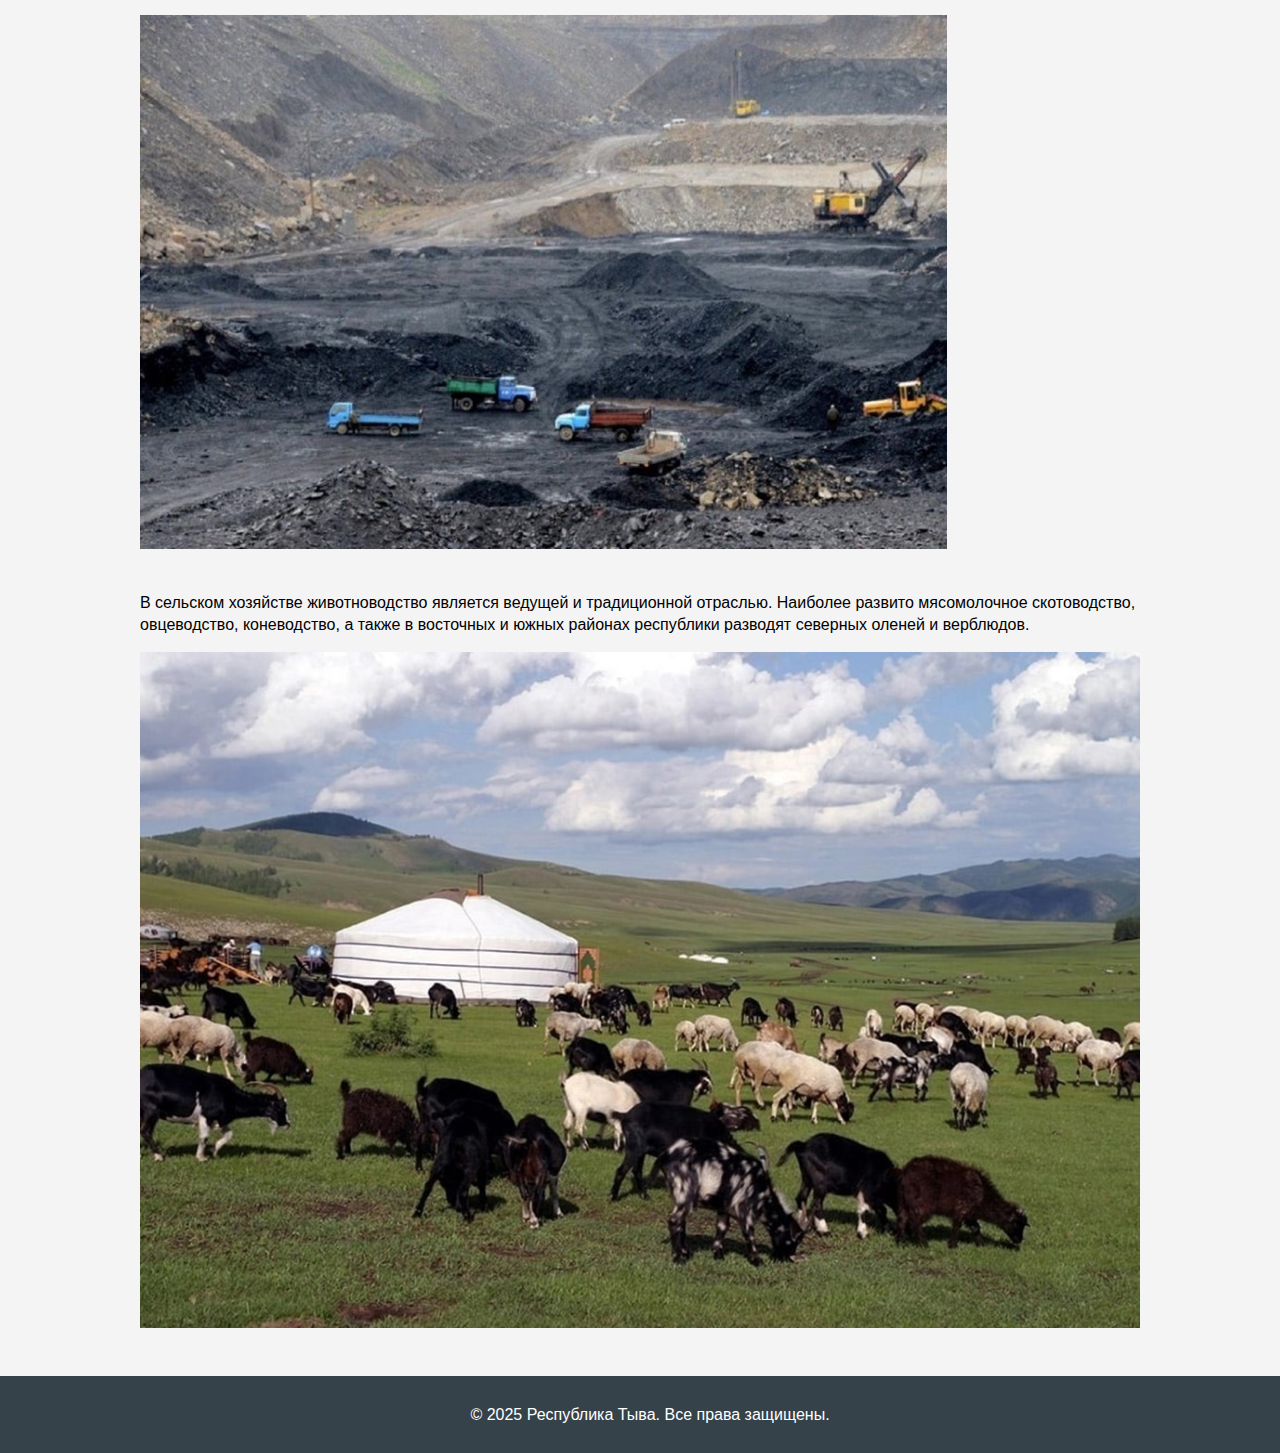
==== commit 90ee6b29: "Update index.html" ====
--- a/index.html
+++ b/index.html
@@ -59,7 +59,7 @@
     </main>
 
     <footer>
-        <p>&copy; 2025 Республика Тыва. Все права защищены. fdf</p>
+        <p>&copy; 2025 Республика Тыва. Все права защищены.</p>
     </footer>
 
     <script>
